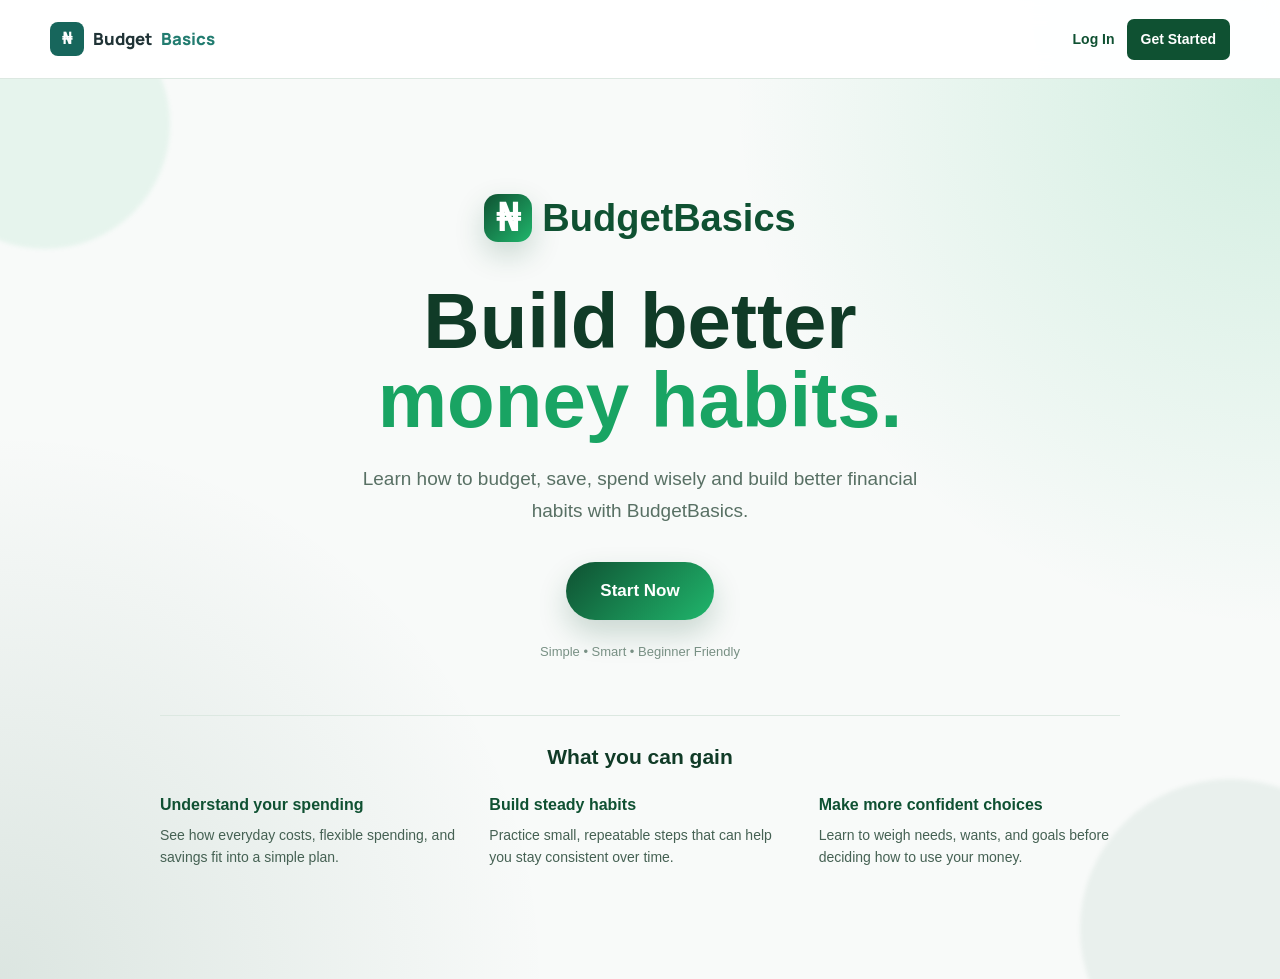
==== index.html @ 2eb4100d "website flow reconstructed" ====
<!DOCTYPE html>
<html lang="en">
<head>
<meta charset="UTF-8">
<meta name="viewport" content="width=device-width, initial-scale=1.0">
<title>BudgetBasics | Get Started</title>
<link rel="preconnect" href="https://fonts.googleapis.com">
<link rel="preconnect" href="https://fonts.gstatic.com" crossorigin>
<link href="https://fonts.googleapis.com/css2?family=DM+Sans:wght@400;500;600;700&family=Manrope:wght@700;800&display=swap" rel="stylesheet">
<link rel="stylesheet" href="styles.css">

<style>
*{
    margin:0;
    padding:0;
    box-sizing:border-box;
}

html{
    scroll-behavior:smooth;
}

body{
    font-family:Arial, Helvetica, sans-serif;
    background:#f8faf9;
    color:#123524;
    overflow-x:hidden;
}

button,
input,
select{
    font:inherit;
}

button{
    cursor:pointer;
}

.site-header{
    position:sticky;
    top:0;
    z-index:1000;
    border-bottom:1px solid var(--border);
    background:rgba(255,255,255,.96);
    backdrop-filter:blur(12px);
}

.header-inner{
    width:min(1180px,calc(100% - 40px));
}

.entry-nav-actions{
    display:flex;
    align-items:center;
    gap:12px;
}

.entry-nav-actions a,
.entry-nav-actions button{
    border:0;
    color:var(--green);
    background:transparent;
    font-size:14px;
    font-weight:800;
    white-space:nowrap;
}

.entry-nav-actions .entry-cta{
    padding:10px 14px;
    border-radius:7px;
    color:#fff;
    background:var(--green);
}

.entry-nav-actions .entry-cta:hover{
    background:var(--green2);
}

a{
    text-decoration:none;
    color:inherit;
}

:root{
    --green:#0f5132;
    --green2:#19a463;
    --green3:#20b66c;
    --dark:#103b27;
    --light:#f8faf9;
    --white:#fff;
    --border:#dce8e1;
    --text:#456153;
}

/* ONBOARDING SCREENS */

.screen{
    min-height:100vh;
    display:none;
}

.screen.active{
    display:flex;
    animation:screenIn .45s ease both;
}

@keyframes screenIn{
    from{opacity:0; transform:translateY(12px);}
    to{opacity:1; transform:translateY(0);}
}

.welcome-screen{
    align-items:center;
    justify-content:center;
    flex-direction:column;
    padding:30px;
    background:
        radial-gradient(circle at top right,rgba(32,182,108,.18),transparent 35%),
        radial-gradient(circle at bottom left,rgba(15,81,50,.12),transparent 35%),
        #f8faf9;
    position:relative;
        overflow-x:hidden;
        scrollbar-width:none;
        -ms-overflow-style:none;
    }

    .welcome-screen::-webkit-scrollbar{
        display:none;
}

.welcome-screen::before,
.welcome-screen::after{
    content:"";
    position:absolute;
    border-radius:50%;
    filter:blur(2px);
    animation:float 6s ease-in-out infinite;
}

.welcome-screen::before{
    width:250px;
    height:250px;
    background:rgba(32,182,108,.08);
    top:-80px;
    left:-80px;
}

.welcome-screen::after{
    width:300px;
    height:300px;
    background:rgba(15,81,50,.06);
    right:-100px;
    bottom:-100px;
    animation-delay:1s;
}

.welcome-content{
    position:relative;
    z-index:2;
    text-align:center;
    max-width:700px;
    animation:fadeUp .8s ease;
}

.brand{
    display:inline-flex;
    align-items:center;
    gap:10px;
    font-size:38px;
    font-weight:900;
    color:var(--green);
    margin-bottom:35px;
}

.brand-icon{
    width:48px;
    height:48px;
    display:flex;
    align-items:center;
    justify-content:center;
    border-radius:14px;
    color:#fff;
    background:linear-gradient(135deg,var(--green),var(--green3));
    box-shadow:0 12px 30px rgba(15,81,50,.2);
}

.welcome-content h1{
    font-size:clamp(42px,7vw,78px);
    line-height:1.02;
    color:#103b27;
    margin-bottom:22px;
}

.welcome-content h1 span{
    color:var(--green2);
}

.welcome-content p{
    font-size:19px;
    line-height:1.7;
    color:#587064;
    max-width:600px;
    margin:0 auto 35px;
}

.start-btn{
    border:0;
    padding:16px 34px;
    border-radius:50px;
    color:white;
    background:linear-gradient(135deg,var(--green),var(--green3));
    font-weight:800;
    font-size:17px;
    box-shadow:0 14px 30px rgba(15,81,50,.2);
    transition:.3s;
}

.start-btn:hover{
    transform:translateY(-4px);
    box-shadow:0 18px 38px rgba(15,81,50,.28);
}

.welcome-small{
    margin-top:22px;
    font-size:13px;
    color:#789084;
}

.welcome-benefits{
    position:relative;
    z-index:2;
    width:min(100%,960px);
    margin:54px auto 0;
    padding-top:25px;
    border-top:1px solid var(--border);
}

.welcome-benefits h2{
    margin-bottom:20px;
    color:var(--dark);
    font-size:21px;
    text-align:center;
}

.welcome-benefit-grid{
    display:grid;
    grid-template-columns:repeat(3,minmax(0,1fr));
    gap:28px;
}

.welcome-benefit h3{
    margin-bottom:7px;
    color:var(--green);
    font-size:16px;
}

.welcome-benefit p{
    max-width:none;
    margin:0;
    color:var(--text);
    font-size:14px;
    line-height:1.6;
}

/* AUTH*/

.auth-screen,
.setup-screen{
    min-height:100vh;
    align-items:center;
    justify-content:center;
    padding:30px 20px;
    background:
        radial-gradient(circle at top right,rgba(32,182,108,.12),transparent 30%),
        #f8faf9;
}

.auth-box,
.setup-box{
    width:100%;
    max-width:500px;
    background:#fff;
    border:1px solid var(--border);
    border-radius:28px;
    padding:38px;
    box-shadow:0 25px 70px rgba(16,59,39,.10);
    animation:fadeUp .6s ease;
}

.auth-logo,
.setup-logo{
    text-align:center;
    font-size:27px;
    font-weight:900;
    color:var(--green);
    margin-bottom:10px;
}

.auth-title,
.setup-title{
    text-align:center;
    font-size:30px;
    color:var(--dark);
    margin-bottom:8px;
}

.auth-subtitle,
.setup-subtitle{
    text-align:center;
    color:#6a7d73;
    line-height:1.6;
    margin-bottom:25px;
}

.auth-tabs{
    display:flex;
    gap:8px;
    padding:5px;
    background:#f1f6f3;
    border-radius:14px;
    margin-bottom:25px;
}

.auth-tab{
    flex:1;
    border:0;
    padding:12px;
    border-radius:10px;
    background:transparent;
    color:#587064;
    font-weight:700;
}

.auth-tab.active{
    background:#fff;
    color:var(--green);
    box-shadow:0 3px 12px rgba(0,0,0,.06);
}

.auth-form{
    display:none;
}

.auth-form.active{
    display:block;
}

.form-group{
    margin-bottom:17px;
}

.form-group label{
    display:block;
    font-size:14px;
    font-weight:700;
    color:#315543;
    margin-bottom:8px;
}

.form-group input,
.form-group select{
    width:100%;
    padding:14px 15px;
    border:1px solid #d7e4dd;
    border-radius:12px;
    outline:none;
    background:#fbfdfc;
    color:#183d2b;
    transition:.25s;
}

.form-group input:focus,
.form-group select:focus{
    border-color:var(--green2);
    box-shadow:0 0 0 4px rgba(32,182,108,.10);
}

.primary-btn{
    width:100%;
    border:0;
    padding:15px;
    border-radius:12px;
    background:var(--green);
    color:white;
    font-weight:800;
    transition:.3s;
}

.primary-btn:hover{
    background:var(--green2);
    transform:translateY(-2px);
}

.back-btn{
    border:0;
    background:none;
    color:#668074;
    margin-top:18px;
    width:100%;
    font-size:14px;
}

.auth-message{
    margin-top:15px;
    padding:12px;
    border-radius:10px;
    display:none;
    font-size:14px;
    line-height:1.5;
}

.auth-message.error{
    display:block;
    background:#fff0f0;
    color:#b42318;
}

.auth-message.success{
    display:block;
    background:#eefaf3;
    color:#167647;
}

/* SETUP*/

.setup-box{
    max-width:650px;
}

.progress-wrap{
    height:7px;
    border-radius:20px;
    background:#edf3ef;
    overflow:hidden;
    margin:20px 0 28px;
}

.progress-bar{
    height:100%;
    width:20%;
    background:linear-gradient(90deg,var(--green),var(--green3));
    transition:.35s;
}

.setup-step{
    display:none;
}

.setup-step.active{
    display:block;
    animation:fadeUp .4s ease;
}

.question-number{
    color:var(--green2);
    font-weight:800;
    font-size:13px;
    margin-bottom:8px;
    text-transform:uppercase;
    letter-spacing:1px;
}

.question-title{
    font-size:25px;
    color:var(--dark);
    margin-bottom:18px;
}

.option-grid{
    display:grid;
    grid-template-columns:repeat(2,1fr);
    gap:12px;
}

.option{
    position:relative;
}

.option input{
    position:absolute;
    opacity:0;
}

.option label{
    display:block;
    padding:16px;
    border:1px solid #dce8e1;
    border-radius:14px;
    cursor:pointer;
    color:#456153;
    font-weight:700;
    transition:.25s;
    background:#fbfdfc;
}

.option input:checked + label{
    border-color:var(--green2);
    background:#effaf4;
    color:var(--green);
    box-shadow:0 0 0 3px rgba(32,182,108,.08);
}

.setup-input{
    width:100%;
    padding:16px;
    border:1px solid #dce8e1;
    border-radius:14px;
    outline:none;
}

.setup-input:focus{
    border-color:var(--green2);
    box-shadow:0 0 0 4px rgba(32,182,108,.08);
}

.setup-actions{
    display:flex;
    gap:12px;
    margin-top:25px;
}

.setup-actions button{
    flex:1;
    padding:14px;
    border-radius:12px;
    font-weight:800;
}

.previous-btn{
    border:1px solid #d6e3dc;
    background:#fff;
    color:#456153;
}

.next-btn{
    border:0;
    background:var(--green);
    color:white;
}

.next-btn:hover{
    background:var(--green2);
}

.setup-error{
    color:#b42318;
    font-size:14px;
    margin-top:12px;
    display:none;
}

/* SUCCESS*/

.success-screen{
    min-height:100vh;
    display:none;
    align-items:center;
    justify-content:center;
    text-align:center;
    padding:30px;
    background:#f8faf9;
}

.success-screen.active{
    display:flex;
}

.success-box{
    max-width:500px;
    animation:fadeUp .7s ease;
}

.success-icon{
    width:85px;
    height:85px;
    border-radius:50%;
    display:flex;
    align-items:center;
    justify-content:center;
    margin:0 auto 25px;
    background:#e8f8ef;
    color:var(--green2);
    font-size:45px;
    font-weight:900;
}

.success-box h2{
    font-size:35px;
    color:var(--dark);
    margin-bottom:12px;
}

.success-box p{
    color:#60756b;
    line-height:1.7;
    margin-bottom:25px;
}

/* =ANIMATIONS*/

@keyframes fadeUp{
    from{
        opacity:0;
        transform:translateY(25px);
    }
    to{
        opacity:1;
        transform:translateY(0);
    }
}

@keyframes float{
    0%,100%{
        transform:translateY(0);
    }
    50%{
        transform:translateY(-12px);
    }
}

@media(prefers-reduced-motion:reduce){
    *, *::before, *::after{
        animation-duration:.01ms !important;
        animation-iteration-count:1 !important;
        scroll-behavior:auto !important;
        transition-duration:.01ms !important;
    }
}

@media(max-width:700px){

    .site-header .header-inner{
        width:calc(100% - 32px);
    }

    .auth-box,
    .setup-box{
        padding:25px 20px;
        border-radius:20px;
    }

    .welcome-content h1{
        font-size:43px;
    }

    .option-grid{
        grid-template-columns:1fr;
    }

    .welcome-benefits{
        margin-top:38px;
    }

    .welcome-benefit-grid{
        grid-template-columns:1fr;
        gap:18px;
        max-width:480px;
        margin:0 auto;
    }

    .welcome-benefits h2{
        font-size:19px;
    }
}

@media(max-width:450px){

    .welcome-screen,
    .auth-screen,
    .setup-screen{
        padding:18px;
    }

    .brand{
        font-size:30px;
    }

    .welcome-content p{
        font-size:16px;
    }

    .setup-actions{
        flex-direction:column;
    }
}
</style>
</head>

<body>

<header class="site-header">
    <div class="header-inner">
        <a class="site-brand" href="#welcomeScreen" aria-label="BudgetBasics home"><span class="brand-mark" aria-hidden="true">₦</span>Budget<span>Basics</span></a>
        <div class="entry-nav-actions">
            <button type="button" onclick="showAuth();switchAuth('login')">Log In</button>
            <button type="button" class="entry-cta" onclick="showAuth();switchAuth('signup')">Get Started</button>
        </div>
    </div>
</header>

<section class="screen welcome-screen active" id="welcomeScreen">

    <div class="welcome-content">

        <div class="brand">
            <div class="brand-icon">₦</div>
            BudgetBasics
        </div>

        <h1>
            Build better
            <span>money habits.</span>
        </h1>

        <p>
            Learn how to budget, save, spend wisely and build
            better financial habits with BudgetBasics.
        </p>

        <button class="start-btn" onclick="showAuth()">
            Start Now
        </button>

        <div class="welcome-small">
            Simple • Smart • Beginner Friendly
        </div>

    </div>

    <section class="welcome-benefits" aria-labelledby="welcome-benefits-title">
        <h2 id="welcome-benefits-title">What you can gain</h2>
        <div class="welcome-benefit-grid">
            <article class="welcome-benefit">
                <h3>Understand your spending</h3>
                <p>See how everyday costs, flexible spending, and savings fit into a simple plan.</p>
            </article>
            <article class="welcome-benefit">
                <h3>Build steady habits</h3>
                <p>Practice small, repeatable steps that can help you stay consistent over time.</p>
            </article>
            <article class="welcome-benefit">
                <h3>Make more confident choices</h3>
                <p>Learn to weigh needs, wants, and goals before deciding how to use your money.</p>
            </article>
        </div>
    </section>

</section>

<section class="screen auth-screen" id="authScreen">

    <div class="auth-box">

        <div class="auth-logo">BudgetBasics</div>

        <h2 class="auth-title">Welcome</h2>

        <p class="auth-subtitle">
            Login to continue or create your BudgetBasics account.
        </p>

        <div class="auth-tabs">

            <button
                class="auth-tab active"
                id="loginTab"
                onclick="switchAuth('login')">
                Login
            </button>

            <button
                class="auth-tab"
                id="signupTab"
                onclick="switchAuth('signup')">
                Sign Up
            </button>

        </div>

        <form class="auth-form active" id="loginForm">

            <div class="form-group">

                <label>Email</label>

                <input
                    type="email"
                    id="loginEmail"
                    placeholder="Enter your email"
                    required>

            </div>

            <div class="form-group">

                <label>Password</label>

                <input
                    type="password"
                    id="loginPassword"
                    placeholder="Enter your password"
                    required>

            </div>

            <button class="primary-btn" type="submit" id="loginButton">
                Login
            </button>

            <div class="auth-message" id="loginMessage"></div>

        </form>

        <form class="auth-form" id="signupForm">

            <div class="form-group">

                <label>Full Name</label>

                <input
                    type="text"
                    id="signupName"
                    placeholder="Enter your full name"
                    required>

            </div>

            <div class="form-group">

                <label>Email</label>

                <input
                    type="email"
                    id="signupEmail"
                    placeholder="Enter your email"
                    required>

            </div>

            <div class="form-group">

                <label>Password</label>

                <input
                    type="password"
                    id="signupPassword"
                    placeholder="Create a password"
                    required>

            </div>

            <div class="form-group">

                <label>Confirm Password</label>

                <input
                    type="password"
                    id="signupConfirm"
                    placeholder="Confirm your password"
                    required>

            </div>

            <button class="primary-btn" type="submit">
                Create Account
            </button>

            <div class="auth-message" id="signupMessage"></div>

        </form>

        <button class="back-btn" onclick="showWelcome()">
            ← Back to Start
        </button>

    </div>

</section>

<section class="screen setup-screen" id="setupScreen">

    <div class="setup-box">

        <div class="setup-logo">BudgetBasics</div>

        <h2 class="setup-title">
            Let's set up your budget
        </h2>

        <p class="setup-subtitle">
            Answer a few simple questions so BudgetBasics
            can personalize your experience.
        </p>

        <div class="progress-wrap">
            <div class="progress-bar" id="progressBar"></div>
        </div>

        <form id="setupForm">

            <div class="setup-step active" data-step="1">

                <div class="question-number">
                    Question 1 of 5
                </div>

                <h3 class="question-title">
                    What do you mainly need budgeting for?
                </h3>

                <div class="option-grid">

                    <div class="option">
                        <input type="radio" name="purpose" id="school" value="School">
                        <label for="school">🎓 School</label>
                    </div>

                    <div class="option">
                        <input type="radio" name="purpose" id="food" value="Food">
                        <label for="food">🍲 Food</label>
                    </div>

                    <div class="option">
                        <input type="radio" name="purpose" id="transport" value="Transportation">
                        <label for="transport">🚗 Transportation</label>
                    </div>

                    <div class="option">
                        <input type="radio" name="purpose" id="personal" value="Personal Expenses">
                        <label for="personal">🛍️ Personal Expenses</label>
                    </div>

                    <div class="option">
                        <input type="radio" name="purpose" id="business" value="Business">
                        <label for="business">💼 Business</label>
                    </div>

                    <div class="option">
                        <input type="radio" name="purpose" id="savings" value="General Savings">
                        <label for="savings">💰 General Savings</label>
                    </div>

                </div>

                <div class="setup-error">
                    Please select an option.
                </div>

                <div class="setup-actions">
                    <button type="button" class="next-btn" onclick="nextStep()">
                        Continue
                    </button>
                </div>

            </div>

            <div class="setup-step" data-step="2">

                <div class="question-number">
                    Question 2 of 5
                </div>

                <h3 class="question-title">
                    How much money do you currently have available?
                </h3>

                <input class="setup-input" type="number" id="budgetAmount" min="0" placeholder="Example: 50000">

                <div class="setup-error">
                    Please enter your budget amount.
                </div>

                <div class="setup-actions">
                    <button type="button" class="previous-btn" onclick="previousStep()">Back</button>
                    <button type="button" class="next-btn" onclick="nextStep()">Continue</button>
                </div>

            </div>

            <div class="setup-step" data-step="3">

                <div class="question-number">
                    Question 3 of 5
                </div>

                <h3 class="question-title">
                    What is your savings goal?
                </h3>

                <input class="setup-input" type="number" id="savingsGoal" min="0" placeholder="Example: 100000">

                <div class="setup-error">
                    Please enter your savings goal.
                </div>

                <div class="setup-actions">
                    <button type="button" class="previous-btn" onclick="previousStep()">Back</button>
                    <button type="button" class="next-btn" onclick="nextStep()">Continue</button>
                </div>

            </div>

            <div class="setup-step" data-step="4">

                <div class="question-number">
                    Question 4 of 5
                </div>

                <h3 class="question-title">
                    How often do you receive money?
                </h3>

                <div class="option-grid">

                    <div class="option">
                        <input type="radio" name="frequency" id="daily" value="Daily">
                        <label for="daily">Every Day</label>
                    </div>

                    <div class="option">
                        <input type="radio" name="frequency" id="weekly" value="Weekly">
                        <label for="weekly">Every Week</label>
                    </div>

                    <div class="option">
                        <input type="radio" name="frequency" id="monthly" value="Monthly">
                        <label for="monthly">Every Month</label>
                    </div>

                    <div class="option">
                        <input type="radio" name="frequency" id="irregular" value="Irregularly">
                        <label for="irregular">Irregularly</label>
                    </div>

                </div>

                <div class="setup-error">
                    Please select how often you receive money.
                </div>

                <div class="setup-actions">
                    <button type="button" class="previous-btn" onclick="previousStep()">Back</button>
                    <button type="button" class="next-btn" onclick="nextStep()">Continue</button>
                </div>

            </div>

            <div class="setup-step" data-step="5">

                <div class="question-number">
                    Question 5 of 5
                </div>

                <h3 class="question-title">
                    What would you like BudgetBasics to help you with?
                </h3>

                <div class="option-grid">

                    <div class="option">
                        <input type="radio" name="help" id="helpBudget" value="Creating a budget">
                        <label for="helpBudget">📊 Creating a budget</label>
                    </div>

                    <div class="option">
                        <input type="radio" name="help" id="helpSave" value="Saving money">
                        <label for="helpSave">💰 Saving money</label>
                    </div>

                    <div class="option">
                        <input type="radio" name="help" id="helpSpend" value="Controlling spending">
                        <label for="helpSpend">🛒 Controlling spending</label>
                    </div>

                    <div class="option">
                        <input type="radio" name="help" id="helpLearn" value="Learning personal finance">
                        <label for="helpLearn">📚 Learning finance</label>
                    </div>

                </div>

                <div class="setup-error">
                    Please choose what you want help with.
                </div>

                <div class="setup-actions">
                    <button type="button" class="previous-btn" onclick="previousStep()">Back</button>
                    <button type="submit" class="next-btn">Finish Setup</button>
                </div>

            </div>

        </form>

    </div>

</section>

<section class="success-screen" id="successScreen">

    <div class="success-box">

        <div class="success-icon">
            ✓
        </div>

        <h2>You're all set!</h2>

        <p>
            Your BudgetBasics profile has been created.
            Your budget information is now ready on your dashboard.
        </p>

        <button class="start-btn" onclick="goToLanding()">
            Go to BudgetBasics
        </button>

    </div>

</section>

<script src="start.js?v=auth-gate-1"></script>
<script src="site.js?v=browser-visits-1" defer></script>

</body>
</html>
---- styles.css ----
:root {
  --charcoal: #203336;
  --charcoal-soft: #405457;
  --teal: #227c70;
  --teal-dark: #17665c;
  --teal-pale: #e6f1ee;
  --muted: #6f7d7e;
  --surface: #ffffff;
  --page: #f4f7f6;
  --line: #c7ded9;
  --shadow: 0 18px 42px rgba(32, 51, 54, 0.08);
}

* {
  box-sizing: border-box;
}

html {
  scroll-behavior: smooth;
}

@keyframes fadeInUp {
  from {
    opacity: 0;
    transform: translateY(18px);
  }
  to {
    opacity: 1;
    transform: translateY(0);
  }
}

@keyframes fadeIn {
  from {
    opacity: 0;
  }
  to {
    opacity: 1;
  }
}

@keyframes shimmer {
  0% {
    background-position: -120px 0;
  }
  100% {
    background-position: 120px 0;
  }
}

@keyframes popIn {
  from {
    opacity: 0;
    transform: scale(0.92);
  }
  to {
    opacity: 1;
    transform: scale(1);
  }
}

@media (prefers-reduced-motion: reduce) {
  *,
  *::before,
  *::after {
    animation-duration: 0.001ms !important;
    animation-iteration-count: 1 !important;
    transition-duration: 0.001ms !important;
    scroll-behavior: auto !important;
  }
}

body {
  margin: 0;
  min-width: 320px;
  color: var(--charcoal);
  background: var(--page);
  font-family: "DM Sans", sans-serif;
  line-height: 1.5;
}

body::before {
  position: fixed;
  z-index: -1;
  top: 0;
  right: 0;
  width: min(42vw, 600px);
  height: 480px;
  content: "";
  background: radial-gradient(circle at top right, rgba(157, 211, 199, 0.34), transparent 68%);
  pointer-events: none;
}

a {
  color: inherit;
  text-decoration: none;
}

.site-header {
  background: rgba(255, 255, 255, 0.92);
  border-bottom: 1px solid rgba(199, 222, 217, 0.7);
}

.breadcrumbs {
  width: min(1120px, calc(100% - 48px));
  margin: 18px auto 0;
  color: var(--muted);
  font-size: 0.8rem;
}

.breadcrumbs ol {
  display: flex;
  flex-wrap: wrap;
  align-items: center;
  gap: 7px;
  margin: 0;
  padding: 0;
  list-style: none;
}

.breadcrumbs li + li::before {
  margin-right: 7px;
  color: #8b9a99;
  content: "/";
}

.breadcrumbs a {
  color: var(--teal-dark);
  font-weight: 700;
}

.breadcrumbs a:hover {
  text-decoration: underline;
  text-underline-offset: 3px;
}

.breadcrumbs [aria-current="page"] {
  color: var(--charcoal);
  font-weight: 700;
}

.header-inner {
  display: flex;
  align-items: center;
  justify-content: space-between;
  width: min(1120px, calc(100% - 48px));
  min-height: 78px;
  margin: 0 auto;
}

.site-brand {
  position: relative;
  display: inline-flex;
  align-items: center;
  gap: 9px;
  color: var(--charcoal);
  font-family: "Manrope", sans-serif;
  font-size: 1.05rem;
  font-weight: 800;
  white-space: nowrap;
}

.site-brand > span:last-child {
  color: var(--teal);
}

.brand-mark {
  display: grid;
  width: 34px;
  height: 34px;
  place-items: center;
  border-radius: 8px;
  color: white;
  background: var(--teal-dark);
  font-family: "DM Sans", sans-serif;
  font-size: 1rem;
}

.site-navigation {
  display: flex;
  align-items: center;
  gap: clamp(18px, 3vw, 34px);
  color: var(--muted);
  font-size: 0.88rem;
  font-weight: 600;
}

.visit-counter {
  position: absolute;
  top: -7px;
  right: -24px;
  z-index: 2;
  display: inline-flex;
  min-width: 27px;
  height: 19px;
  align-items: center;
  justify-content: center;
  gap: 3px;
  padding: 0 4px;
  border: 1.5px solid var(--surface);
  border-radius: 999px;
  color: var(--surface);
  background: var(--teal);
  font-size: 0.62rem;
  font-weight: 700;
  white-space: nowrap;
  box-shadow: 0 2px 6px rgba(21, 64, 65, 0.2);
}

.visit-counter svg {
  width: 12px;
  height: 12px;
  flex: 0 0 auto;
  fill: none;
  stroke: currentColor;
  stroke-width: 2;
}

.visit-counter-value {
  font-variant-numeric: tabular-nums;
}

.site-navigation details {
  border: 0;
  border-radius: 0;
  background: transparent;
  box-shadow: none;
}

.site-navigation details:hover {
  border-color: transparent;
}

.site-navigation a {
  position: relative;
  padding: 8px 0;
  transition: color 180ms ease;
}

.site-navigation details {
  position: relative;
}

.site-navigation summary {
  padding: 8px 0;
  color: var(--muted);
  cursor: pointer;
  font-size: 0.88rem;
  font-weight: 600;
  list-style: none;
  white-space: nowrap;
}

.site-navigation summary::-webkit-details-marker {
  display: none;
}

.site-navigation details[open] > summary {
  border: 0;
}

.site-navigation summary::after {
  display: inline-block;
  margin-left: 6px;
  content: "⌄";
  transition: transform 180ms ease;
}

.site-navigation details[open] > summary::after {
  transform: rotate(180deg);
}

.site-navigation summary:hover,
.site-navigation details[open] > summary {
  color: var(--teal-dark);
}

.nav-submenu {
  position: absolute;
  top: calc(100% + 8px);
  left: -14px;
  z-index: 20;
  display: none;
  min-width: 220px;
  padding: 8px 14px;
  border: 1px solid var(--line);
  border-radius: 8px;
  background: var(--surface);
  box-shadow: var(--shadow);
}

.site-navigation details[open] > .nav-submenu {
  display: grid;
}

.site-navigation .nav-submenu a {
  padding: 9px 0;
  white-space: nowrap;
}

.site-navigation details > .nav-submenu {
  padding: 8px 14px;
  border: 1px solid var(--line);
  border-radius: 8px;
  background: var(--surface);
  animation: dropdown-in 180ms ease both;
  transform-origin: top center;
}

@keyframes dropdown-in {
  from { opacity: 0; transform: translateY(-5px); }
  to { opacity: 1; transform: translateY(0); }
}

.nav-disabled {
  display: block;
  padding: 9px 0;
  color: #788988;
  cursor: not-allowed;
  font-size: 0.82rem;
  line-height: 1.4;
}

.site-navigation a:hover,
.site-navigation a:focus-visible,
.site-navigation a.active {
  color: var(--teal-dark);
}

.site-navigation a.active::after {
  position: absolute;
  right: 0;
  bottom: 0;
  left: 0;
  height: 2px;
  border-radius: 2px;
  content: "";
  background: var(--teal);
}

.menu-toggle {
  display: none;
  width: 42px;
  height: 42px;
  padding: 9px;
  border: 1px solid var(--line);
  border-radius: 8px;
  background: var(--surface);
  cursor: pointer;
}

.menu-toggle span {
  display: block;
  width: 22px;
  height: 2px;
  margin: 4px auto;
  border-radius: 2px;
  background: var(--charcoal);
  transition: transform 180ms ease, opacity 180ms ease;
}

.hero {
  padding: 92px 24px 82px;
  color: white;
  background: var(--teal);
  animation: fadeIn 600ms ease both;
}

.hero h1 {
  animation: fadeInUp 650ms cubic-bezier(0.22, 1, 0.36, 1) 80ms both;
}

.hero-description {
  animation: fadeInUp 650ms cubic-bezier(0.22, 1, 0.36, 1) 200ms both;
}

.eyebrow {
  animation: fadeInUp 600ms cubic-bezier(0.22, 1, 0.36, 1) both;
}

.hero-inner,
.learning-hub {
  width: min(1120px, 100%);
  margin: 0 auto;
}

.hero-inner {
  padding-left: 8px;
}

.eyebrow {
  margin: 0 0 14px;
  color: #8fc9be;
  font-size: 0.74rem;
  font-weight: 700;
  letter-spacing: 0.14em;
  text-transform: uppercase;
}

.hero h1,
.section-heading h2,
.topic-card h3 {
  margin: 0;
  font-family: "Manrope", sans-serif;
  letter-spacing: -0.045em;
}

.hero h1 {
  max-width: 700px;
  font-size: clamp(2.9rem, 7vw, 5.3rem);
  line-height: 1.02;
}

.hero-description {
  max-width: 530px;
  margin: 24px 0 0;
  color: #d9efea;
  font-size: clamp(1rem, 2vw, 1.15rem);
}

.learning-hub {
  padding: 74px 24px 100px;
}

.section-heading {
  display: flex;
  align-items: end;
  justify-content: space-between;
  gap: 32px;
  margin-bottom: 34px;
}

.section-heading .eyebrow {
  color: var(--teal);
}

.section-heading h2 {
  font-size: clamp(1.8rem, 4vw, 2.7rem);
  line-height: 1.1;
}

.section-intro {
  max-width: 340px;
  margin: 0 0 3px;
  color: var(--muted);
  font-size: 0.95rem;
}

.topic-grid {
  display: grid;
  grid-template-columns: repeat(6, 1fr);
  gap: 18px;
}

.topic-card {
  display: flex;
  grid-column: span 2;
  min-height: 252px;
  padding: 24px;
  border: 1px solid var(--line);
  border-radius: 12px;
  background: var(--surface);
  box-shadow: 0 4px 0 rgba(34, 124, 112, 0.03);
  transition: transform 220ms cubic-bezier(0.22, 1, 0.36, 1), border-color 220ms ease,
    box-shadow 320ms ease;
  animation: fadeInUp 560ms cubic-bezier(0.22, 1, 0.36, 1) both;
  animation-delay: calc(var(--card-index, 0) * 70ms);
  will-change: transform;
}

.topic-card:nth-child(1) {
  --card-index: 1;
}
.topic-card:nth-child(2) {
  --card-index: 2;
}
.topic-card:nth-child(3) {
  --card-index: 3;
}
.topic-card:nth-child(4) {
  --card-index: 4;
}
.topic-card:nth-child(5) {
  --card-index: 5;
}
.topic-card:nth-child(6) {
  --card-index: 6;
}

.topic-card:nth-child(n + 4) {
  grid-column: span 3;
}

.topic-card:hover {
  border-color: var(--teal);
  box-shadow: var(--shadow);
  transform: translateY(-6px) scale(1.012);
}

.topic-card:active {
  transform: translateY(-3px) scale(1.004);
  transition-duration: 90ms;
}

.card-number {
  transition: transform 300ms cubic-bezier(0.34, 1.56, 0.64, 1), background 220ms ease;
}

.topic-card:hover .card-number {
  transform: rotate(-8deg) scale(1.08);
  background: var(--teal);
  color: white;
}

.card-number {
  flex: 0 0 auto;
  width: 36px;
  height: 36px;
  margin-right: 18px;
  padding-top: 7px;
  border-radius: 50%;
  color: var(--teal);
  background: var(--teal-pale);
  font-size: 0.72rem;
  font-weight: 700;
  text-align: center;
}

.card-content {
  display: flex;
  flex: 1;
  flex-direction: column;
  align-items: flex-start;
}

.topic-card h3 {
  margin-top: 5px;
  font-size: 1.22rem;
  line-height: 1.2;
}

.topic-card p {
  margin: 13px 0 24px;
  color: var(--muted);
  font-size: 0.91rem;
}

.topic-image {
  display: block;
  width: 100%;
  height: 124px;
  margin: 0 0 14px;
  border-radius: 8px;
  background: var(--teal-pale);
  object-fit: cover;
}

.learn-link {
  display: inline-flex;
  align-items: center;
  gap: 8px;
  margin-top: auto;
  color: var(--teal-dark);
  font-size: 0.86rem;
  font-weight: 700;
  transition: gap 180ms ease, color 180ms ease;
}

.learn-link span {
  font-size: 1.1rem;
  line-height: 1;
}

.learn-link:hover,
.learn-link:focus-visible {
  gap: 12px;
  color: var(--teal);
}

.learn-link span {
  transition: transform 220ms cubic-bezier(0.34, 1.56, 0.64, 1);
}

.learn-link:hover span,
.learn-link:focus-visible span {
  transform: translateX(3px);
}

:focus-visible {
  outline: 3px solid rgba(34, 124, 112, 0.35);
  outline-offset: 4px;
  transition: outline-offset 150ms ease;
}

@media (max-width: 1024px) {
  .header-inner {
    position: relative;
    min-height: 70px;
  }

  .menu-toggle {
    display: block;
  }

  .site-navigation {
    position: absolute;
    top: calc(100% + 1px);
    right: 0;
    left: 0;
    z-index: 10;
    display: none;
    flex-direction: column;
    align-items: stretch;
    gap: 0;
    padding: 8px 24px 18px;
    border-bottom: 1px solid var(--line);
    background: var(--surface);
    box-shadow: 0 14px 25px rgba(32, 51, 54, 0.08);
  }

  .site-navigation.is-open {
    display: flex;
  }

  .site-navigation a {
    padding: 13px 0;
  }

  .site-navigation details {
    width: 100%;
  }

  .site-navigation summary {
    padding: 13px 0;
  }

  .nav-submenu {
    position: static;
    min-width: 0;
    padding: 0 12px 8px;
    border: 0;
    border-radius: 0;
    background: transparent;
    box-shadow: none;
  }

  .site-navigation details > .nav-submenu {
    padding: 0 12px 8px;
    border: 0;
    border-radius: 0;
    background: transparent;
  }

  .site-navigation .nav-submenu a,
  .site-navigation .nav-submenu .nav-disabled {
    padding: 9px 0;
    white-space: normal;
  }

  .site-navigation a.active::after {
    right: auto;
    width: 32px;
  }

  .menu-toggle.is-open span:nth-child(1) {
    transform: translateY(6px) rotate(45deg);
  }

  .menu-toggle.is-open span:nth-child(2) {
    opacity: 0;
  }

  .menu-toggle.is-open span:nth-child(3) {
    transform: translateY(-6px) rotate(-45deg);
  }

  .hero {
    padding: 72px 24px 68px;
  }

  .learning-hub {
    padding-top: 58px;
  }

  .section-heading {
    display: block;
  }

  .section-intro {
    margin-top: 15px;
  }

  .topic-grid {
    display: grid;
    grid-template-columns: 1fr;
  }

  .topic-card,
  .topic-card:nth-child(n + 4) {
    grid-column: auto;
  }
}

@media (max-width: 430px) {
  .header-inner,
  .learning-hub {
    width: min(100% - 32px, 1120px);
  }

  .hero {
    padding-right: 16px;
    padding-left: 16px;
  }

  .learning-hub {
    padding-right: 0;
    padding-left: 0;
  }

  .topic-card {
    min-height: 230px;
    padding: 20px;
  }
}

.back-link {
  color: var(--teal-dark);
  font-size: 0.9rem;
  font-weight: 700;
}

.module-page {
  min-height: calc(100vh - 78px);
}

.module-hero {
  padding: 72px 24px 64px;
  color: white;
  background: var(--teal);
  animation: fadeIn 550ms ease both;
}

.module-hero h1 {
  animation: fadeInUp 600ms cubic-bezier(0.22, 1, 0.36, 1) 80ms both;
}

.module-hero p:last-child {
  animation: fadeInUp 600ms cubic-bezier(0.22, 1, 0.36, 1) 180ms both;
}

.module-hero > * {
  width: min(1120px, 100%);
  margin-right: auto;
  margin-left: auto;
}

.module-hero .eyebrow {
  color: #a8d7ce;
}

.module-hero h1 {
  margin-top: 0;
  font-family: "Manrope", sans-serif;
  font-size: clamp(2.5rem, 6vw, 4.5rem);
  letter-spacing: -0.045em;
  line-height: 1.04;
}

.module-hero p:last-child {
  max-width: 580px;
  margin-top: 18px;
  color: #d9efea;
  font-size: 1.08rem;
}

.module-content {
  width: min(1120px, calc(100% - 48px));
  margin: 0 auto;
  padding: 64px 0 96px;
}

.concept-grid {
  display: grid;
  grid-template-columns: repeat(4, 1fr);
  gap: 18px;
}

.info-card,
.tool-card,
.result-card,
.question-card,
.classifier-card,
.decision-guide {
  padding: 26px;
  border: 1px solid var(--line);
  border-radius: 12px;
  background: var(--surface);
  box-shadow: 0 4px 0 rgba(34, 124, 112, 0.03);
  animation: fadeInUp 500ms cubic-bezier(0.22, 1, 0.36, 1) both;
  transition: box-shadow 240ms ease, transform 240ms ease, border-color 240ms ease;
}

.info-card:hover {
  border-color: var(--line);
  box-shadow: var(--shadow);
  transform: translateY(-3px);
}

.concept-grid .info-card:nth-child(1) {
  animation-delay: 0ms;
}
.concept-grid .info-card:nth-child(2) {
  animation-delay: 70ms;
}
.concept-grid .info-card:nth-child(3) {
  animation-delay: 140ms;
}
.concept-grid .info-card:nth-child(4) {
  animation-delay: 210ms;
}

.info-card h2,
.tool-card h2,
.result-card h2,
.question-card h2,
.classifier-card h2,
.decision-guide h2,
.module-section h2,
.list-heading h2 {
  margin: 0;
  font-family: "Manrope", sans-serif;
  font-size: 1.35rem;
  letter-spacing: -0.035em;
  line-height: 1.2;
}

.info-card p,
.result-card p,
.question-card p,
.classifier-card p,
.decision-guide li {
  color: var(--muted);
  font-size: 0.92rem;
}

.info-card strong {
  display: block;
  margin-top: 22px;
  color: var(--teal-dark);
  font-size: 0.75rem;
  text-transform: uppercase;
  letter-spacing: 0.08em;
}

.info-card .example {
  margin-bottom: 0;
  color: var(--charcoal-soft);
  font-weight: 600;
}

.module-section {
  margin-top: 58px;
}

.table-wrap {
  overflow-x: auto;
  margin-top: 22px;
  border: 1px solid var(--line);
  border-radius: 12px;
  background: var(--surface);
}

table {
  width: 100%;
  border-collapse: collapse;
  text-align: left;
}

th,
td {
  padding: 14px 18px;
  border-bottom: 1px solid #e5eeec;
  font-size: 0.9rem;
  white-space: nowrap;
}

tbody tr {
  transition: background 180ms ease;
}

tbody tr:hover {
  background: var(--teal-pale);
}

th {
  color: var(--teal-dark);
  background: var(--teal-pale);
  font-size: 0.75rem;
  letter-spacing: 0.06em;
  text-transform: uppercase;
}

tr:last-child td {
  border-bottom: 0;
}

.table-total td {
  color: var(--teal-dark);
  font-weight: 700;
}

.question-card,
.classifier-card,
.decision-guide {
  margin-top: 30px;
}

.question-card .eyebrow,
.classifier-card .eyebrow,
.decision-guide .eyebrow,
.tool-card .eyebrow,
.result-card .eyebrow {
  color: var(--teal);
}

.answer-options {
  display: flex;
  flex-wrap: wrap;
  gap: 10px;
  margin-top: 22px;
}

.answer-options button,
.primary-button,
.row-action {
  border: 1px solid var(--teal);
  border-radius: 7px;
  color: white;
  background: var(--teal);
  cursor: pointer;
  font: inherit;
  font-size: 0.88rem;
  font-weight: 700;
  transition: background 180ms ease, transform 180ms ease;
}

.answer-options button {
  padding: 11px 17px;
}

.answer-options button:hover,
.primary-button:hover,
.row-action:hover {
  background: var(--teal-dark);
  transform: translateY(-2px);
}

.answer-options button:active,
.primary-button:active,
.row-action:active {
  transform: translateY(0) scale(0.98);
  transition-duration: 90ms;
}

.feedback {
  min-height: 24px;
  margin-bottom: 0;
  font-weight: 600;
}

.feedback:not(:empty) {
  animation: fadeInUp 260ms cubic-bezier(0.22, 1, 0.36, 1) both;
}

.feedback.success {
  color: var(--teal-dark);
}

.feedback.error,
.form-error {
  color: #a33f35;
}

.form-error:not(:empty) {
  animation: fadeInUp 220ms ease both;
}

.decision-guide {
  color: white;
  background: var(--charcoal);
}

.decision-guide h2 {
  margin-bottom: 18px;
}

.decision-guide .eyebrow {
  color: #8fc9be;
}

.decision-guide ol {
  display: grid;
  grid-template-columns: repeat(4, 1fr);
  gap: 20px;
  margin: 0;
  padding-left: 22px;
}

.decision-guide li {
  padding-left: 5px;
  color: #d7e4e1;
}

.decision-guide strong {
  color: white;
}

.tool-layout {
  display: grid;
  grid-template-columns: minmax(260px, 0.8fr) minmax(0, 1.2fr);
  gap: 22px;
  align-items: start;
}

.tool-card,
.result-card {
  display: flex;
  flex-direction: column;
}

label {
  margin-top: 17px;
  color: var(--charcoal-soft);
  font-size: 0.8rem;
  font-weight: 700;
}

input,
select {
  width: 100%;
  margin-top: 6px;
  padding: 11px 12px;
  border: 1px solid var(--line);
  border-radius: 6px;
  color: var(--charcoal);
  background: #fbfdfc;
  font: inherit;
  transition: border-color 200ms ease, outline-offset 200ms ease, box-shadow 200ms ease;
}

input:focus,
select:focus {
  border-color: var(--teal);
  outline: 3px solid rgba(34, 124, 112, 0.15);
}

input:hover,
select:hover {
  border-color: var(--teal);
}

.primary-button {
  margin-top: 22px;
  padding: 12px 16px;
}

.form-error {
  min-height: 22px;
  margin: 12px 0 0;
  font-size: 0.84rem;
}

.progress-track {
  height: 14px;
  margin: 28px 0 18px;
  overflow: hidden;
  border-radius: 20px;
  background: var(--teal-pale);
}

.progress-bar {
  width: 0;
  height: 100%;
  border-radius: inherit;
  background: linear-gradient(90deg, var(--teal) 0%, var(--teal-dark) 50%, var(--teal) 100%);
  background-size: 240px 100%;
  transition: width 450ms cubic-bezier(0.22, 1, 0.36, 1);
  animation: shimmer 1.6s linear infinite;
}

.tip {
  margin-top: auto;
  padding: 14px;
  border-left: 3px solid var(--teal);
  background: var(--teal-pale);
  color: var(--charcoal-soft) !important;
  font-size: 0.86rem !important;
}

.list-heading {
  display: flex;
  align-items: end;
  justify-content: space-between;
  gap: 18px;
  padding: 24px 24px 0;
}

.list-heading strong {
  color: var(--teal-dark);
  font-size: 0.9rem;
  white-space: nowrap;
}

.expense-list table {
  margin-top: 22px;
}

.empty-row td {
  padding: 28px 18px;
  color: var(--muted);
  text-align: center;
}

.row-action {
  padding: 6px 9px;
  font-size: 0.75rem;
}

.balance-note {
  margin: 0;
  padding: 18px 24px 22px;
  color: var(--muted);
  font-size: 0.86rem;
}

.balance-note strong {
  color: var(--charcoal);
}

.accordion-list {
  display: grid;
  gap: 12px;
}

details {
  border: 1px solid var(--line);
  border-radius: 10px;
  background: var(--surface);
  transition: border-color 200ms ease, box-shadow 200ms ease;
}

details:hover {
  border-color: var(--teal);
}

summary {
  padding: 20px 24px;
  color: var(--charcoal);
  cursor: pointer;
  font-family: "Manrope", sans-serif;
  font-size: 1.06rem;
  font-weight: 700;
  list-style-position: inside;
  transition: color 200ms ease;
}

summary::marker {
  transition: transform 220ms ease;
}

details[open] summary {
  color: var(--teal-dark);
  border-bottom: 1px solid var(--line);
}

details > div {
  padding: 4px 24px 18px;
  animation: fadeInUp 260ms cubic-bezier(0.22, 1, 0.36, 1) both;
}

details p {
  margin-bottom: 0;
  color: var(--muted);
  font-size: 0.94rem;
}

.sr-only {
  position: absolute;
  width: 1px;
  height: 1px;
  padding: 0;
  overflow: hidden;
  clip: rect(0, 0, 0, 0);
  white-space: nowrap;
  border: 0;
}

@media (max-width: 780px) {
  .back-link {
    max-width: calc(100% - 58px);
    overflow: hidden;
    text-overflow: ellipsis;
    white-space: nowrap;
  }

  .module-content {
    width: min(100% - 32px, 1120px);
    padding-top: 46px;
  }

  .breadcrumbs {
    width: min(100% - 32px, 1120px);
    margin-top: 14px;
    font-size: 0.76rem;
  }

  .concept-grid,
  .decision-guide ol,
  .tool-layout {
    grid-template-columns: 1fr;
  }

  .module-hero {
    padding: 58px 16px 52px;
  }
}

/* Infographics and visual learning gallery */
.gallery-grid,
.about-principles {
  display: grid;
  grid-template-columns: repeat(2, minmax(0, 1fr));
  gap: 22px;
}

.gallery-item,
.resource-card,
.about-intro,
.about-principles article,
.assistant-tool,
.assistant-aside {
  min-width: 0;
  padding: 24px;
  border: 1px solid var(--line);
  border-radius: 8px;
  background: var(--surface);
}

.infographic {
  display: flex;
  min-height: 210px;
  flex-direction: column;
  justify-content: center;
  gap: 15px;
  margin: 0 0 22px;
  padding: 24px;
  border-radius: 6px;
  background: var(--teal-pale);
}

.budget-visual-total,
.expense-note {
  color: var(--charcoal);
  font-family: "Manrope", sans-serif;
  font-size: 1rem;
  font-weight: 800;
}

.budget-visual-row {
  display: grid;
  grid-template-columns: 90px minmax(0, 1fr);
  align-items: center;
  gap: 12px;
  color: var(--charcoal-soft);
  font-size: 0.8rem;
  font-weight: 700;
}

.budget-visual-row > div,
.goal-track {
  height: 11px;
  overflow: hidden;
  border-radius: 8px;
  background: white;
}

.budget-visual-row i,
.goal-track i {
  display: block;
  height: 100%;
  border-radius: inherit;
}

.essential-fill { width: 76%; background: var(--teal); }
.flexible-fill { width: 51%; background: #73a89e; }
.savings-fill { width: 31%; background: #d89048; }

.choice-visual {
  flex-direction: row;
  align-items: center;
  gap: 18px;
}

.choice-visual > div {
  display: grid;
  min-height: 135px;
  flex: 1;
  align-content: center;
  justify-items: center;
  gap: 8px;
  border: 1px solid rgba(34, 124, 112, 0.22);
  border-radius: 7px;
  background: white;
}

.choice-mark {
  display: grid;
  width: 35px;
  aspect-ratio: 1;
  place-items: center;
  border-radius: 50%;
  color: white;
  background: var(--teal-dark);
  font-weight: 800;
}

.want-mark { background: #bd7840; }
.choice-visual strong { color: var(--charcoal); }
.choice-visual small { color: var(--muted); }

.goal-ring {
  display: grid;
  width: 94px;
  aspect-ratio: 1;
  place-items: center;
  align-self: center;
  border: 9px solid #d89048;
  border-left-color: var(--teal);
  border-bottom-color: var(--teal);
  border-radius: 50%;
  color: var(--charcoal);
  font-size: 0.72rem;
  font-weight: 800;
}

.goal-track i { width: 63%; background: var(--teal); }
.goal-labels,
.month-labels { display: flex; justify-content: space-between; gap: 8px; color: var(--muted); font-size: 0.72rem; }

.month-track {
  display: grid;
  grid-template-columns: repeat(4, 1fr);
  align-items: end;
  gap: 14px;
  height: 82px;
  padding: 0 12px;
  border-bottom: 2px solid var(--teal-dark);
}

.month-track i { display: block; height: 46%; border-radius: 5px 5px 0 0; background: var(--teal); }
.month-track i:nth-child(2) { height: 72%; background: #73a89e; }
.month-track i:nth-child(3) { height: 54%; background: #d89048; }
.month-track i:nth-child(4) { height: 88%; background: var(--teal-dark); }

.gallery-copy h2,
.resource-card h3,
.about-intro h2,
.about-principles h2,
.assistant-aside h2 {
  margin: 0 0 10px;
  color: var(--charcoal);
  font-family: "Manrope", sans-serif;
  font-size: 1.2rem;
  line-height: 1.35;
}

.gallery-feature-image {
  margin: 0 0 28px;
  padding: 18px;
  border: 1px solid var(--line);
  border-radius: 8px;
  background: var(--surface);
}

.gallery-feature-image img {
  display: block;
  width: min(100%, 840px);
  max-height: 420px;
  height: auto;
  margin: 0 auto;
  object-fit: contain;
}

.gallery-feature-image figcaption {
  width: min(100%, 840px);
  margin: 10px auto 0;
  color: var(--muted);
  font-size: 0.78rem;
}

.gallery-copy .eyebrow,
.resource-card .eyebrow,
.assistant-aside .eyebrow,
.about-intro .eyebrow {
  margin-bottom: 8px;
  color: var(--teal-dark);
}

.gallery-copy > p:not(.eyebrow),
.resource-card > p:not(.eyebrow),
.about-intro > p:not(.eyebrow),
.about-principles p {
  margin: 0 0 16px;
  color: var(--muted);
  font-size: 0.92rem;
}

/* Searchable and filterable resource library */
.resource-controls {
  display: grid;
  grid-template-columns: minmax(230px, 1fr) minmax(155px, 0.45fr) minmax(155px, 0.45fr) auto;
  align-items: end;
  gap: 14px;
  padding: 20px;
  border: 1px solid var(--line);
  border-radius: 8px;
  background: var(--surface);
}

.resource-controls label,
.assistant-form label {
  display: block;
  margin: 0 0 7px;
  color: var(--charcoal-soft);
  font-size: 0.8rem;
  font-weight: 700;
}

.resource-controls input,
.resource-controls select,
.assistant-form input {
  margin: 0;
}

.resource-reset {
  min-height: 42px;
  padding: 9px 13px;
  border: 1px solid var(--line);
  border-radius: 6px;
  color: var(--teal-dark);
  background: white;
  font-size: 0.82rem;
  font-weight: 700;
}

.resource-reset:hover { background: var(--teal-pale); }

.resource-count {
  margin: 22px 0 12px;
  color: var(--muted);
  font-size: 0.86rem;
  font-weight: 700;
}

.resource-grid {
  display: grid;
  grid-template-columns: repeat(3, minmax(0, 1fr));
  gap: 16px;
}

.resource-card {
  display: flex;
  min-height: 235px;
  flex-direction: column;
  align-items: flex-start;
}

.resource-card[hidden] { display: none; }
.resource-card .learn-link { margin-top: auto; }

.resource-empty {
  padding: 30px 16px;
  color: var(--muted);
  text-align: center;
}

/* Q&A learning assistant */
.assistant-layout {
  display: grid;
  grid-template-columns: minmax(0, 1.4fr) minmax(250px, 0.8fr);
  align-items: start;
  gap: 20px;
}

.assistant-tool { padding: 0; overflow: hidden; }

.assistant-conversation {
  display: flex;
  min-height: 320px;
  max-height: 520px;
  flex-direction: column;
  gap: 12px;
  padding: 22px;
  overflow-y: auto;
  background: #f8fbf9;
}

.assistant-message {
  max-width: min(88%, 560px);
  margin: 0;
  padding: 12px 14px;
  border: 1px solid var(--line);
  border-radius: 8px;
  color: var(--charcoal);
  background: white;
  font-size: 0.92rem;
}

.assistant-message.user { align-self: flex-end; color: white; border-color: var(--teal-dark); background: var(--teal-dark); }
.assistant-message.assistant { align-self: flex-start; }

.assistant-form { padding: 18px 20px 20px; border-top: 1px solid var(--line); }
.assistant-input-row { display: flex; align-items: center; gap: 10px; }
.assistant-input-row input { min-width: 0; }
.assistant-input-row .primary-button { flex: 0 0 auto; margin: 0; }

.assistant-aside { padding: 24px; }
.assistant-aside h2 { margin-bottom: 16px; }
.assistant-prompts { display: grid; gap: 8px; }
.assistant-prompts button {
  padding: 10px 12px;
  border: 1px solid var(--line);
  border-radius: 6px;
  color: var(--teal-dark);
  background: white;
  cursor: pointer;
  font: inherit;
  font-size: 0.84rem;
  text-align: left;
}
.assistant-prompts button:hover { border-color: var(--teal); background: var(--teal-pale); }
.assistant-disclaimer { margin: 18px 0 0; color: var(--muted); font-size: 0.78rem; line-height: 1.55; }

/* About page */
.about-intro { max-width: 850px; margin-bottom: 22px; padding: 30px; }
.about-intro h2 { max-width: 700px; font-size: 1.7rem; }
.about-principles article { padding: 23px; }
.about-principles h2 { font-size: 1.05rem; }
.about-principles p { margin-bottom: 0; }

@media (max-width: 900px) {
  .resource-controls { grid-template-columns: repeat(2, minmax(0, 1fr)); }
  .resource-grid { grid-template-columns: repeat(2, minmax(0, 1fr)); }
  .assistant-layout { grid-template-columns: 1fr; }
}

@media (max-width: 600px) {
  .gallery-grid,
  .resource-grid,
  .about-principles,
  .resource-controls { grid-template-columns: 1fr; }
  .gallery-item,
  .resource-card,
  .about-intro,
  .about-principles article,
  .assistant-aside { padding: 18px; }
  .infographic { min-height: 185px; padding: 18px; }
  .assistant-conversation { min-height: 270px; padding: 16px; }
  .assistant-form { padding: 15px; }
}

@media (prefers-reduced-motion: reduce) {
  .site-navigation summary::after { transition: none; }
  .site-navigation details > .nav-submenu { animation: none; }
}
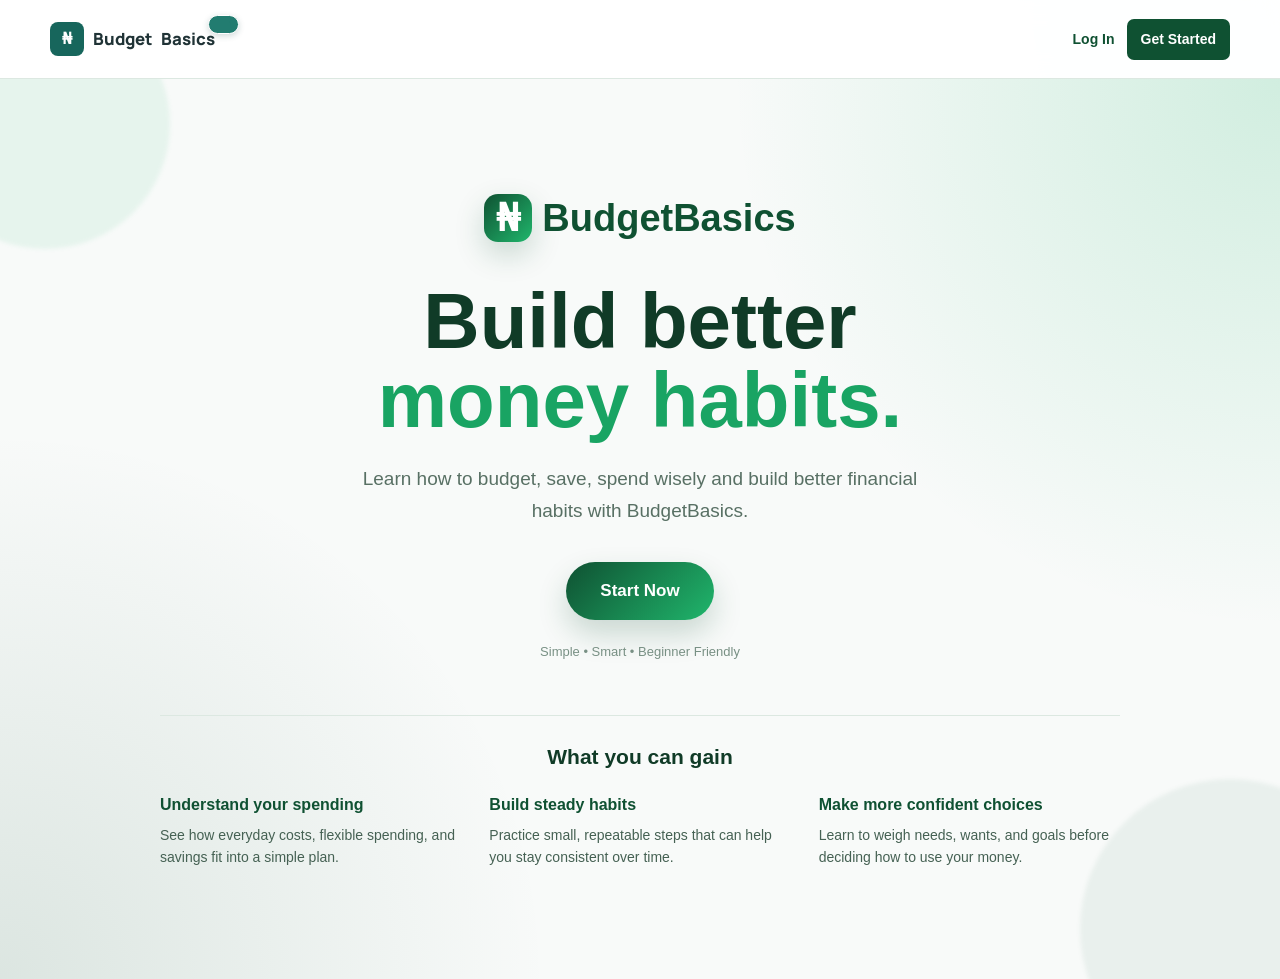
==== commit 87dec0e1: "visit count add" ====
--- a/index.html
+++ b/index.html
@@ -1121,7 +1121,7 @@
 </section>
 
 <script src="start.js?v=auth-gate-1"></script>
-<script src="site.js?v=browser-visits-1" defer></script>
+<script src="site.js?v=visit-icon-3" defer></script>
 
 </body>
 </html>
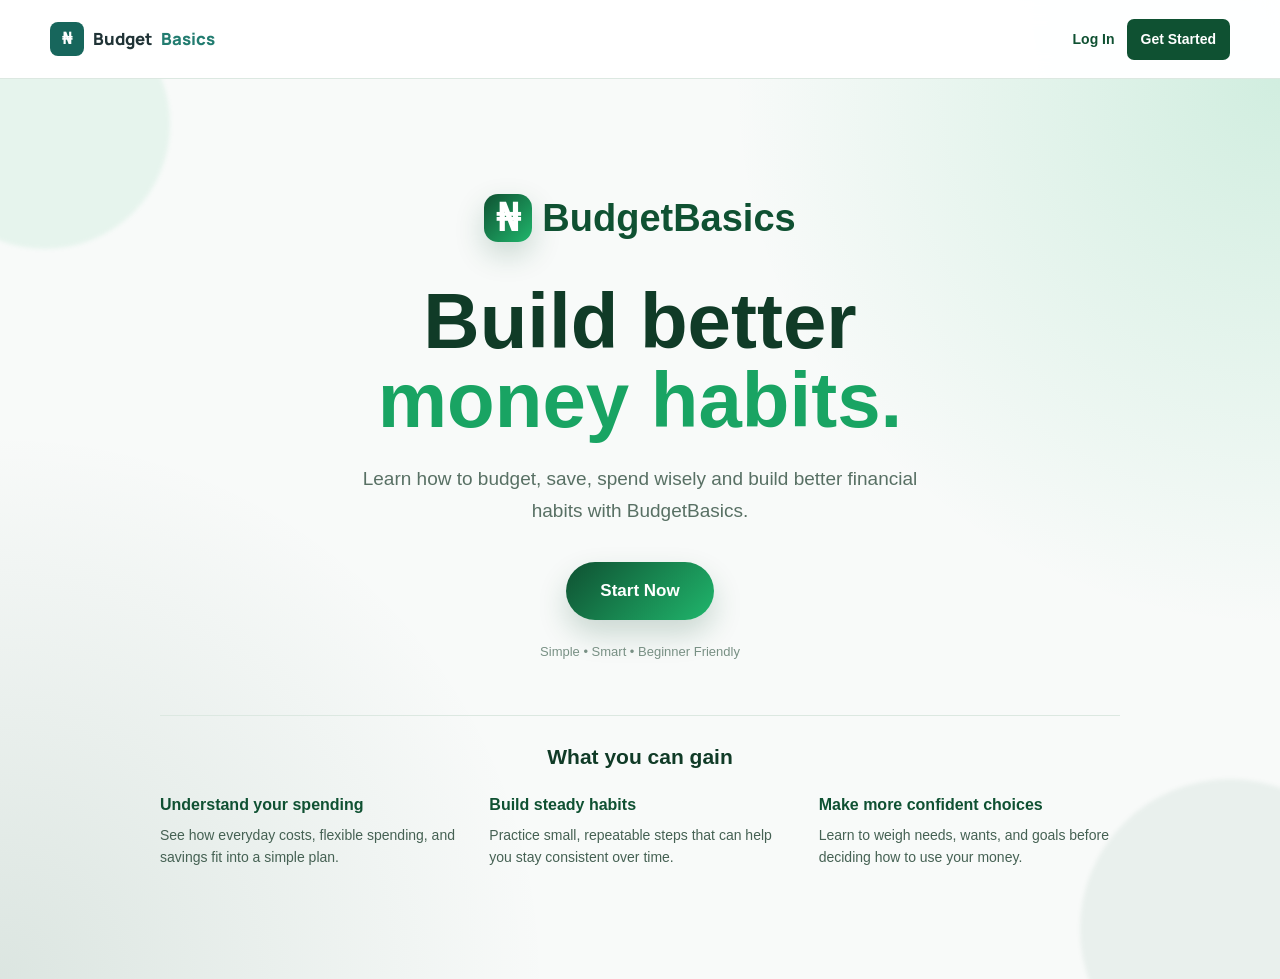
==== commit 960d9ef1: "visit count updated to a better UI" ====
--- a/index.html
+++ b/index.html
@@ -1121,7 +1121,7 @@
 </section>
 
 <script src="start.js?v=auth-gate-1"></script>
-<script src="site.js?v=visit-icon-3" defer></script>
+<script src="site.js?v=remove-visitor-counter-1" defer></script>
 
 </body>
 </html>
--- a/styles.css
+++ b/styles.css
@@ -183,41 +183,6 @@
   color: var(--muted);
   font-size: 0.88rem;
   font-weight: 600;
-}
-
-.visit-counter {
-  position: absolute;
-  top: -7px;
-  right: -24px;
-  z-index: 2;
-  display: inline-flex;
-  min-width: 27px;
-  height: 19px;
-  align-items: center;
-  justify-content: center;
-  gap: 3px;
-  padding: 0 4px;
-  border: 1.5px solid var(--surface);
-  border-radius: 999px;
-  color: var(--surface);
-  background: var(--teal);
-  font-size: 0.62rem;
-  font-weight: 700;
-  white-space: nowrap;
-  box-shadow: 0 2px 6px rgba(21, 64, 65, 0.2);
-}
-
-.visit-counter svg {
-  width: 12px;
-  height: 12px;
-  flex: 0 0 auto;
-  fill: none;
-  stroke: currentColor;
-  stroke-width: 2;
-}
-
-.visit-counter-value {
-  font-variant-numeric: tabular-nums;
 }
 
 .site-navigation details {
